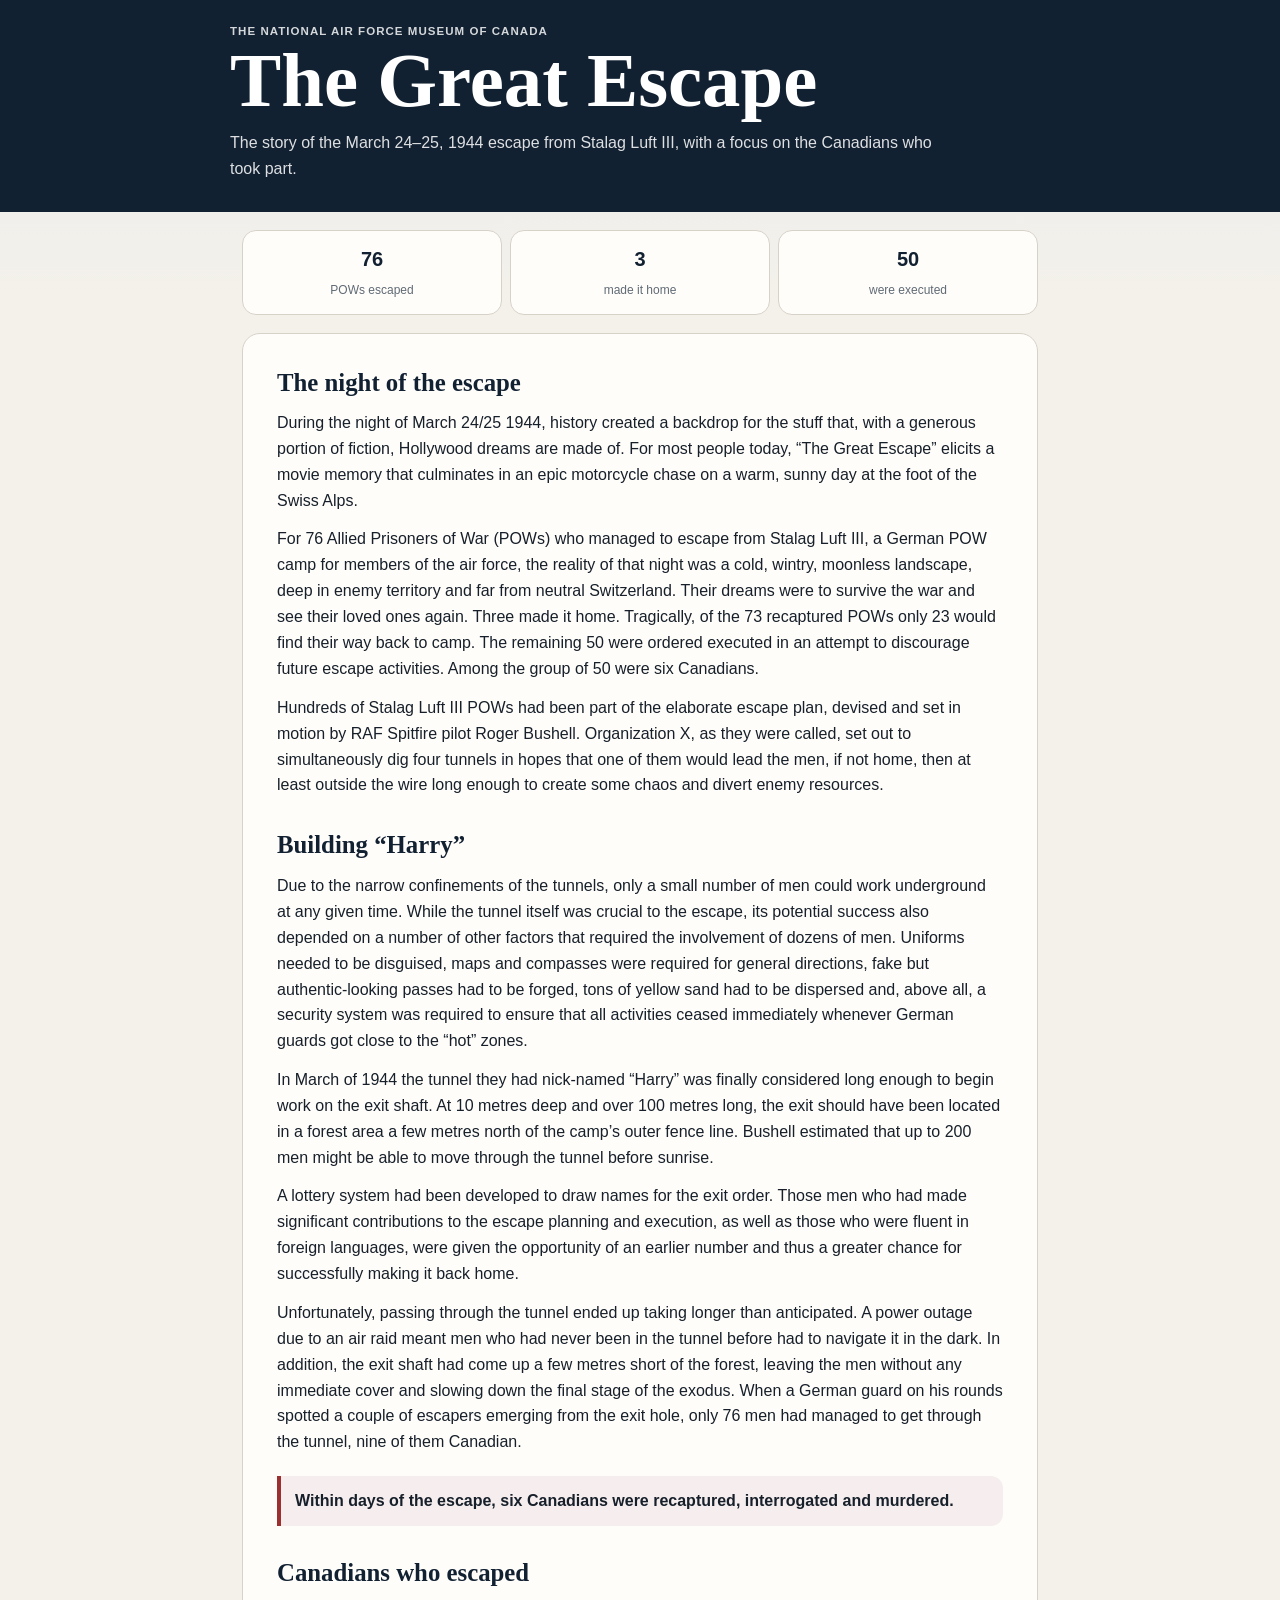
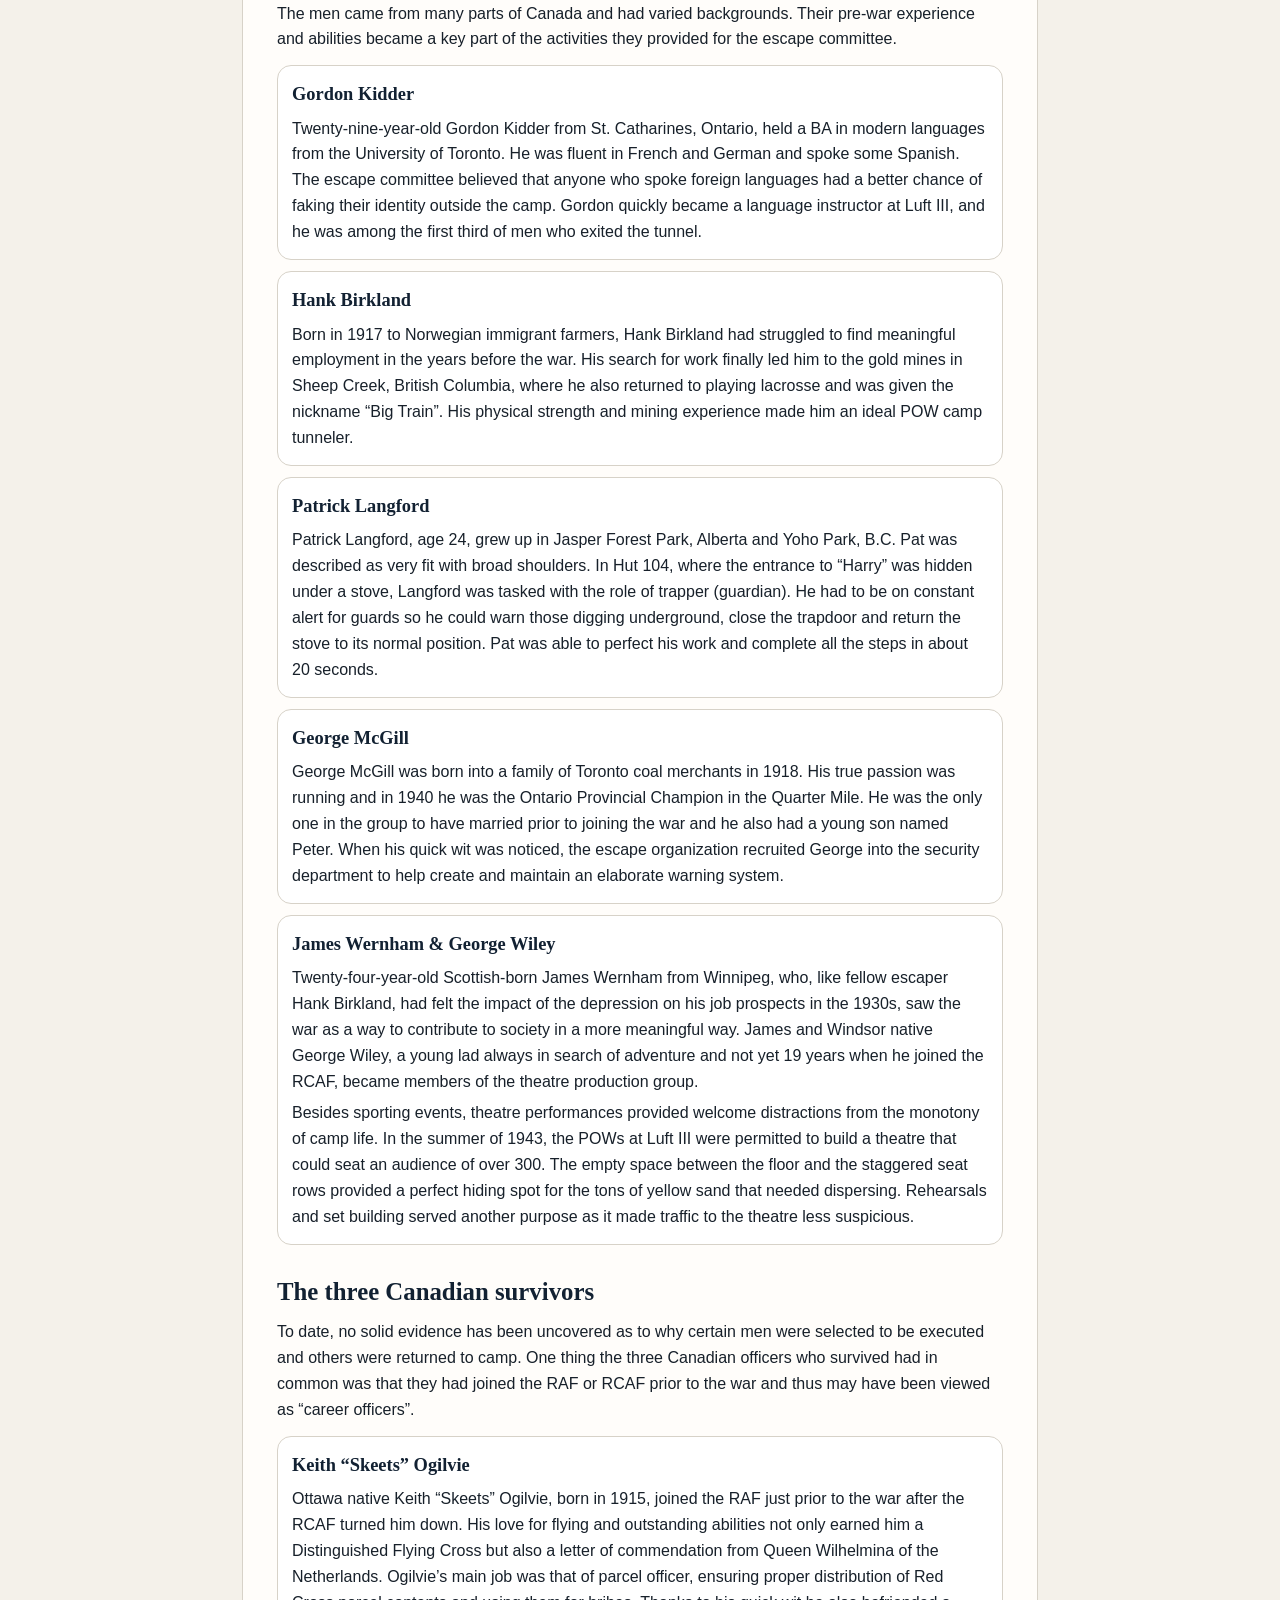
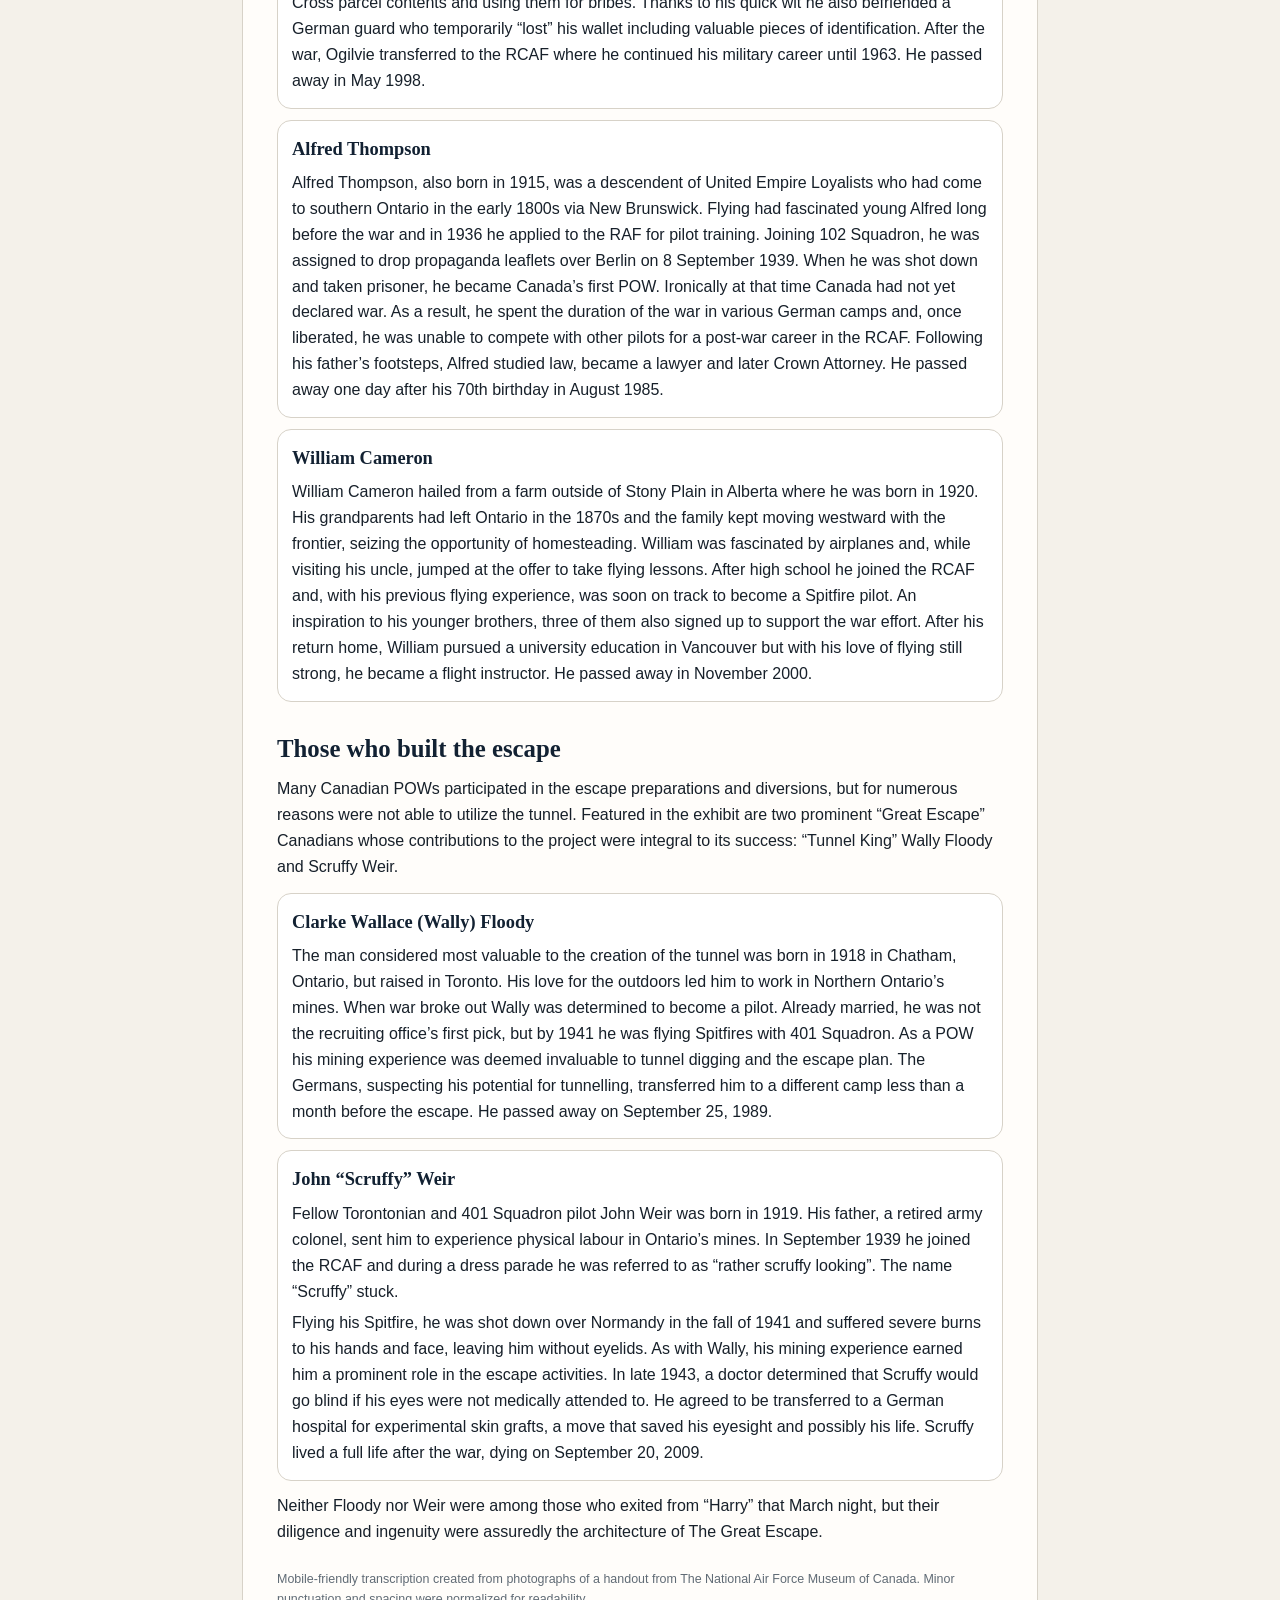
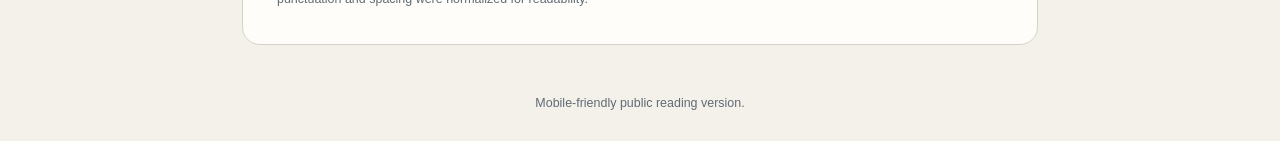
==== great-escape/index.html @ a5a3d88e "Add mobile-friendly Great Escape exhibit page" ====
<!doctype html>
<html lang="en">
<head>
<meta charset="utf-8">
<meta name="viewport" content="width=device-width,initial-scale=1,viewport-fit=cover">
<meta name="theme-color" content="#122132">
<title>The Great Escape — National Air Force Museum of Canada</title>
<style>
:root{--ink:#17202a;--muted:#606b75;--paper:#f4f1ea;--card:#fffdfa;--navy:#122132;--line:#d7d2c8;--accent:#9c2f2f}*{box-sizing:border-box}body{margin:0;background:linear-gradient(#e7ebef 0,#f4f1ea 300px);color:var(--ink);font-family:-apple-system,BlinkMacSystemFont,"Segoe UI",Roboto,Arial,sans-serif;line-height:1.62}header{background:var(--navy);color:#fff;padding:max(22px,env(safe-area-inset-top)) 18px 30px}.wrap{max-width:820px;margin:auto}.museum{text-transform:uppercase;letter-spacing:.09em;font-size:.72rem;font-weight:700;opacity:.82}h1,h2,h3{font-family:Georgia,"Times New Roman",serif}h1{font-size:clamp(2.4rem,10vw,4.8rem);line-height:.95;margin:.25rem 0 .8rem}header p{margin:0;max-width:44rem;opacity:.86}main{max-width:820px;margin:auto;padding:18px 12px 48px}.facts{display:grid;grid-template-columns:repeat(3,1fr);gap:8px;margin:0 0 18px}.fact{background:var(--card);border:1px solid var(--line);border-radius:14px;padding:12px 7px;text-align:center}.fact strong{display:block;color:var(--navy);font-size:1.25rem}.fact span{font-size:.75rem;color:var(--muted)}article{background:var(--card);border:1px solid var(--line);border-radius:18px;padding:clamp(17px,4vw,34px)}h2{color:var(--navy);font-size:1.55rem;margin:2rem 0 .7rem;line-height:1.2}h2:first-child{margin-top:0}p{margin:.8rem 0}.callout{border-left:4px solid var(--accent);background:#f6eeee;padding:12px 14px;border-radius:0 12px 12px 0;margin:1.3rem 0}.people{display:grid;gap:11px}.person{border:1px solid var(--line);background:#fff;border-radius:14px;padding:14px}.person h3{margin:0 0 .35rem;color:var(--navy);font-size:1.15rem}.person p{margin:.35rem 0 0}.note{display:block;color:var(--muted);font-size:.78rem;margin-top:24px}footer{max-width:820px;margin:auto;padding:0 14px calc(28px + env(safe-area-inset-bottom));text-align:center;color:var(--muted);font-size:.78rem}@media(prefers-color-scheme:dark){:root{--ink:#e8ebee;--muted:#aeb7c0;--paper:#11161c;--card:#182029;--navy:#0b1622;--line:#33404d}body{background:#11161c}.person{background:#141b22}.callout{background:#2b2022}}
</style>
</head>
<body>
<header><div class="wrap"><div class="museum">The National Air Force Museum of Canada</div><h1>The Great Escape</h1><p>The story of the March 24–25, 1944 escape from Stalag Luft III, with a focus on the Canadians who took part.</p></div></header>
<main>
<section class="facts" aria-label="Key facts"><div class="fact"><strong>76</strong><span>POWs escaped</span></div><div class="fact"><strong>3</strong><span>made it home</span></div><div class="fact"><strong>50</strong><span>were executed</span></div></section>
<article>
<h2>The night of the escape</h2>
<p>During the night of March 24/25 1944, history created a backdrop for the stuff that, with a generous portion of fiction, Hollywood dreams are made of. For most people today, “The Great Escape” elicits a movie memory that culminates in an epic motorcycle chase on a warm, sunny day at the foot of the Swiss Alps.</p>
<p>For 76 Allied Prisoners of War (POWs) who managed to escape from Stalag Luft III, a German POW camp for members of the air force, the reality of that night was a cold, wintry, moonless landscape, deep in enemy territory and far from neutral Switzerland. Their dreams were to survive the war and see their loved ones again. Three made it home. Tragically, of the 73 recaptured POWs only 23 would find their way back to camp. The remaining 50 were ordered executed in an attempt to discourage future escape activities. Among the group of 50 were six Canadians.</p>
<p>Hundreds of Stalag Luft III POWs had been part of the elaborate escape plan, devised and set in motion by RAF Spitfire pilot Roger Bushell. Organization X, as they were called, set out to simultaneously dig four tunnels in hopes that one of them would lead the men, if not home, then at least outside the wire long enough to create some chaos and divert enemy resources.</p>
<h2>Building “Harry”</h2>
<p>Due to the narrow confinements of the tunnels, only a small number of men could work underground at any given time. While the tunnel itself was crucial to the escape, its potential success also depended on a number of other factors that required the involvement of dozens of men. Uniforms needed to be disguised, maps and compasses were required for general directions, fake but authentic-looking passes had to be forged, tons of yellow sand had to be dispersed and, above all, a security system was required to ensure that all activities ceased immediately whenever German guards got close to the “hot” zones.</p>
<p>In March of 1944 the tunnel they had nick-named “Harry” was finally considered long enough to begin work on the exit shaft. At 10 metres deep and over 100 metres long, the exit should have been located in a forest area a few metres north of the camp’s outer fence line. Bushell estimated that up to 200 men might be able to move through the tunnel before sunrise.</p>
<p>A lottery system had been developed to draw names for the exit order. Those men who had made significant contributions to the escape planning and execution, as well as those who were fluent in foreign languages, were given the opportunity of an earlier number and thus a greater chance for successfully making it back home.</p>
<p>Unfortunately, passing through the tunnel ended up taking longer than anticipated. A power outage due to an air raid meant men who had never been in the tunnel before had to navigate it in the dark. In addition, the exit shaft had come up a few metres short of the forest, leaving the men without any immediate cover and slowing down the final stage of the exodus. When a German guard on his rounds spotted a couple of escapers emerging from the exit hole, only 76 men had managed to get through the tunnel, nine of them Canadian.</p>
<div class="callout"><strong>Within days of the escape, six Canadians were recaptured, interrogated and murdered.</strong></div>
<h2>Canadians who escaped</h2>
<p>The men came from many parts of Canada and had varied backgrounds. Their pre-war experience and abilities became a key part of the activities they provided for the escape committee.</p>
<div class="people">
<section class="person"><h3>Gordon Kidder</h3><p>Twenty-nine-year-old Gordon Kidder from St. Catharines, Ontario, held a BA in modern languages from the University of Toronto. He was fluent in French and German and spoke some Spanish. The escape committee believed that anyone who spoke foreign languages had a better chance of faking their identity outside the camp. Gordon quickly became a language instructor at Luft III, and he was among the first third of men who exited the tunnel.</p></section>
<section class="person"><h3>Hank Birkland</h3><p>Born in 1917 to Norwegian immigrant farmers, Hank Birkland had struggled to find meaningful employment in the years before the war. His search for work finally led him to the gold mines in Sheep Creek, British Columbia, where he also returned to playing lacrosse and was given the nickname “Big Train”. His physical strength and mining experience made him an ideal POW camp tunneler.</p></section>
<section class="person"><h3>Patrick Langford</h3><p>Patrick Langford, age 24, grew up in Jasper Forest Park, Alberta and Yoho Park, B.C. Pat was described as very fit with broad shoulders. In Hut 104, where the entrance to “Harry” was hidden under a stove, Langford was tasked with the role of trapper (guardian). He had to be on constant alert for guards so he could warn those digging underground, close the trapdoor and return the stove to its normal position. Pat was able to perfect his work and complete all the steps in about 20 seconds.</p></section>
<section class="person"><h3>George McGill</h3><p>George McGill was born into a family of Toronto coal merchants in 1918. His true passion was running and in 1940 he was the Ontario Provincial Champion in the Quarter Mile. He was the only one in the group to have married prior to joining the war and he also had a young son named Peter. When his quick wit was noticed, the escape organization recruited George into the security department to help create and maintain an elaborate warning system.</p></section>
<section class="person"><h3>James Wernham &amp; George Wiley</h3><p>Twenty-four-year-old Scottish-born James Wernham from Winnipeg, who, like fellow escaper Hank Birkland, had felt the impact of the depression on his job prospects in the 1930s, saw the war as a way to contribute to society in a more meaningful way. James and Windsor native George Wiley, a young lad always in search of adventure and not yet 19 years when he joined the RCAF, became members of the theatre production group.</p><p>Besides sporting events, theatre performances provided welcome distractions from the monotony of camp life. In the summer of 1943, the POWs at Luft III were permitted to build a theatre that could seat an audience of over 300. The empty space between the floor and the staggered seat rows provided a perfect hiding spot for the tons of yellow sand that needed dispersing. Rehearsals and set building served another purpose as it made traffic to the theatre less suspicious.</p></section>
</div>
<h2>The three Canadian survivors</h2>
<p>To date, no solid evidence has been uncovered as to why certain men were selected to be executed and others were returned to camp. One thing the three Canadian officers who survived had in common was that they had joined the RAF or RCAF prior to the war and thus may have been viewed as “career officers”.</p>
<div class="people">
<section class="person"><h3>Keith “Skeets” Ogilvie</h3><p>Ottawa native Keith “Skeets” Ogilvie, born in 1915, joined the RAF just prior to the war after the RCAF turned him down. His love for flying and outstanding abilities not only earned him a Distinguished Flying Cross but also a letter of commendation from Queen Wilhelmina of the Netherlands. Ogilvie’s main job was that of parcel officer, ensuring proper distribution of Red Cross parcel contents and using them for bribes. Thanks to his quick wit he also befriended a German guard who temporarily “lost” his wallet including valuable pieces of identification. After the war, Ogilvie transferred to the RCAF where he continued his military career until 1963. He passed away in May 1998.</p></section>
<section class="person"><h3>Alfred Thompson</h3><p>Alfred Thompson, also born in 1915, was a descendent of United Empire Loyalists who had come to southern Ontario in the early 1800s via New Brunswick. Flying had fascinated young Alfred long before the war and in 1936 he applied to the RAF for pilot training. Joining 102 Squadron, he was assigned to drop propaganda leaflets over Berlin on 8 September 1939. When he was shot down and taken prisoner, he became Canada’s first POW. Ironically at that time Canada had not yet declared war. As a result, he spent the duration of the war in various German camps and, once liberated, he was unable to compete with other pilots for a post-war career in the RCAF. Following his father’s footsteps, Alfred studied law, became a lawyer and later Crown Attorney. He passed away one day after his 70th birthday in August 1985.</p></section>
<section class="person"><h3>William Cameron</h3><p>William Cameron hailed from a farm outside of Stony Plain in Alberta where he was born in 1920. His grandparents had left Ontario in the 1870s and the family kept moving westward with the frontier, seizing the opportunity of homesteading. William was fascinated by airplanes and, while visiting his uncle, jumped at the offer to take flying lessons. After high school he joined the RCAF and, with his previous flying experience, was soon on track to become a Spitfire pilot. An inspiration to his younger brothers, three of them also signed up to support the war effort. After his return home, William pursued a university education in Vancouver but with his love of flying still strong, he became a flight instructor. He passed away in November 2000.</p></section>
</div>
<h2>Those who built the escape</h2>
<p>Many Canadian POWs participated in the escape preparations and diversions, but for numerous reasons were not able to utilize the tunnel. Featured in the exhibit are two prominent “Great Escape” Canadians whose contributions to the project were integral to its success: “Tunnel King” Wally Floody and Scruffy Weir.</p>
<div class="people">
<section class="person"><h3>Clarke Wallace (Wally) Floody</h3><p>The man considered most valuable to the creation of the tunnel was born in 1918 in Chatham, Ontario, but raised in Toronto. His love for the outdoors led him to work in Northern Ontario’s mines. When war broke out Wally was determined to become a pilot. Already married, he was not the recruiting office’s first pick, but by 1941 he was flying Spitfires with 401 Squadron. As a POW his mining experience was deemed invaluable to tunnel digging and the escape plan. The Germans, suspecting his potential for tunnelling, transferred him to a different camp less than a month before the escape. He passed away on September 25, 1989.</p></section>
<section class="person"><h3>John “Scruffy” Weir</h3><p>Fellow Torontonian and 401 Squadron pilot John Weir was born in 1919. His father, a retired army colonel, sent him to experience physical labour in Ontario’s mines. In September 1939 he joined the RCAF and during a dress parade he was referred to as “rather scruffy looking”. The name “Scruffy” stuck.</p><p>Flying his Spitfire, he was shot down over Normandy in the fall of 1941 and suffered severe burns to his hands and face, leaving him without eyelids. As with Wally, his mining experience earned him a prominent role in the escape activities. In late 1943, a doctor determined that Scruffy would go blind if his eyes were not medically attended to. He agreed to be transferred to a German hospital for experimental skin grafts, a move that saved his eyesight and possibly his life. Scruffy lived a full life after the war, dying on September 20, 2009.</p></section>
</div>
<p>Neither Floody nor Weir were among those who exited from “Harry” that March night, but their diligence and ingenuity were assuredly the architecture of The Great Escape.</p>
<small class="note">Mobile-friendly transcription created from photographs of a handout from The National Air Force Museum of Canada. Minor punctuation and spacing were normalized for readability.</small>
</article>
</main>
<footer>Mobile-friendly public reading version.</footer>
</body>
</html>
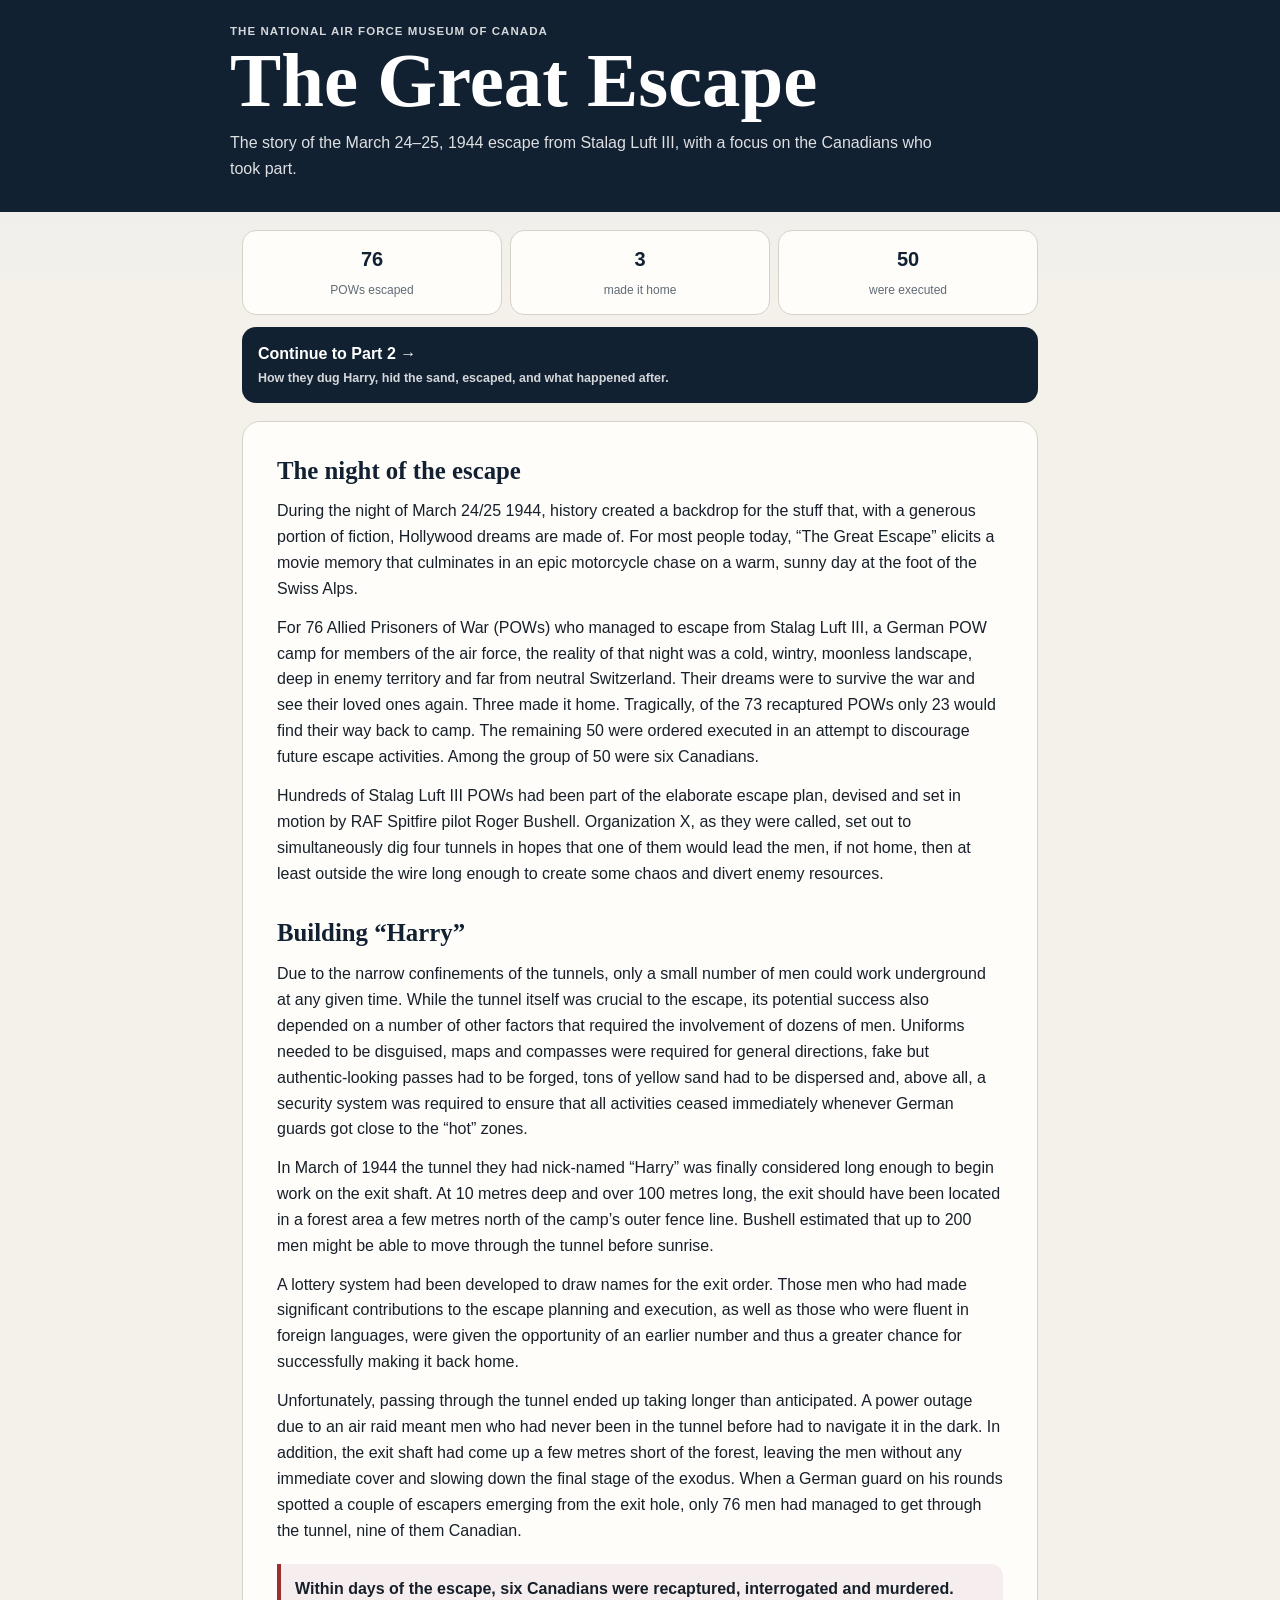
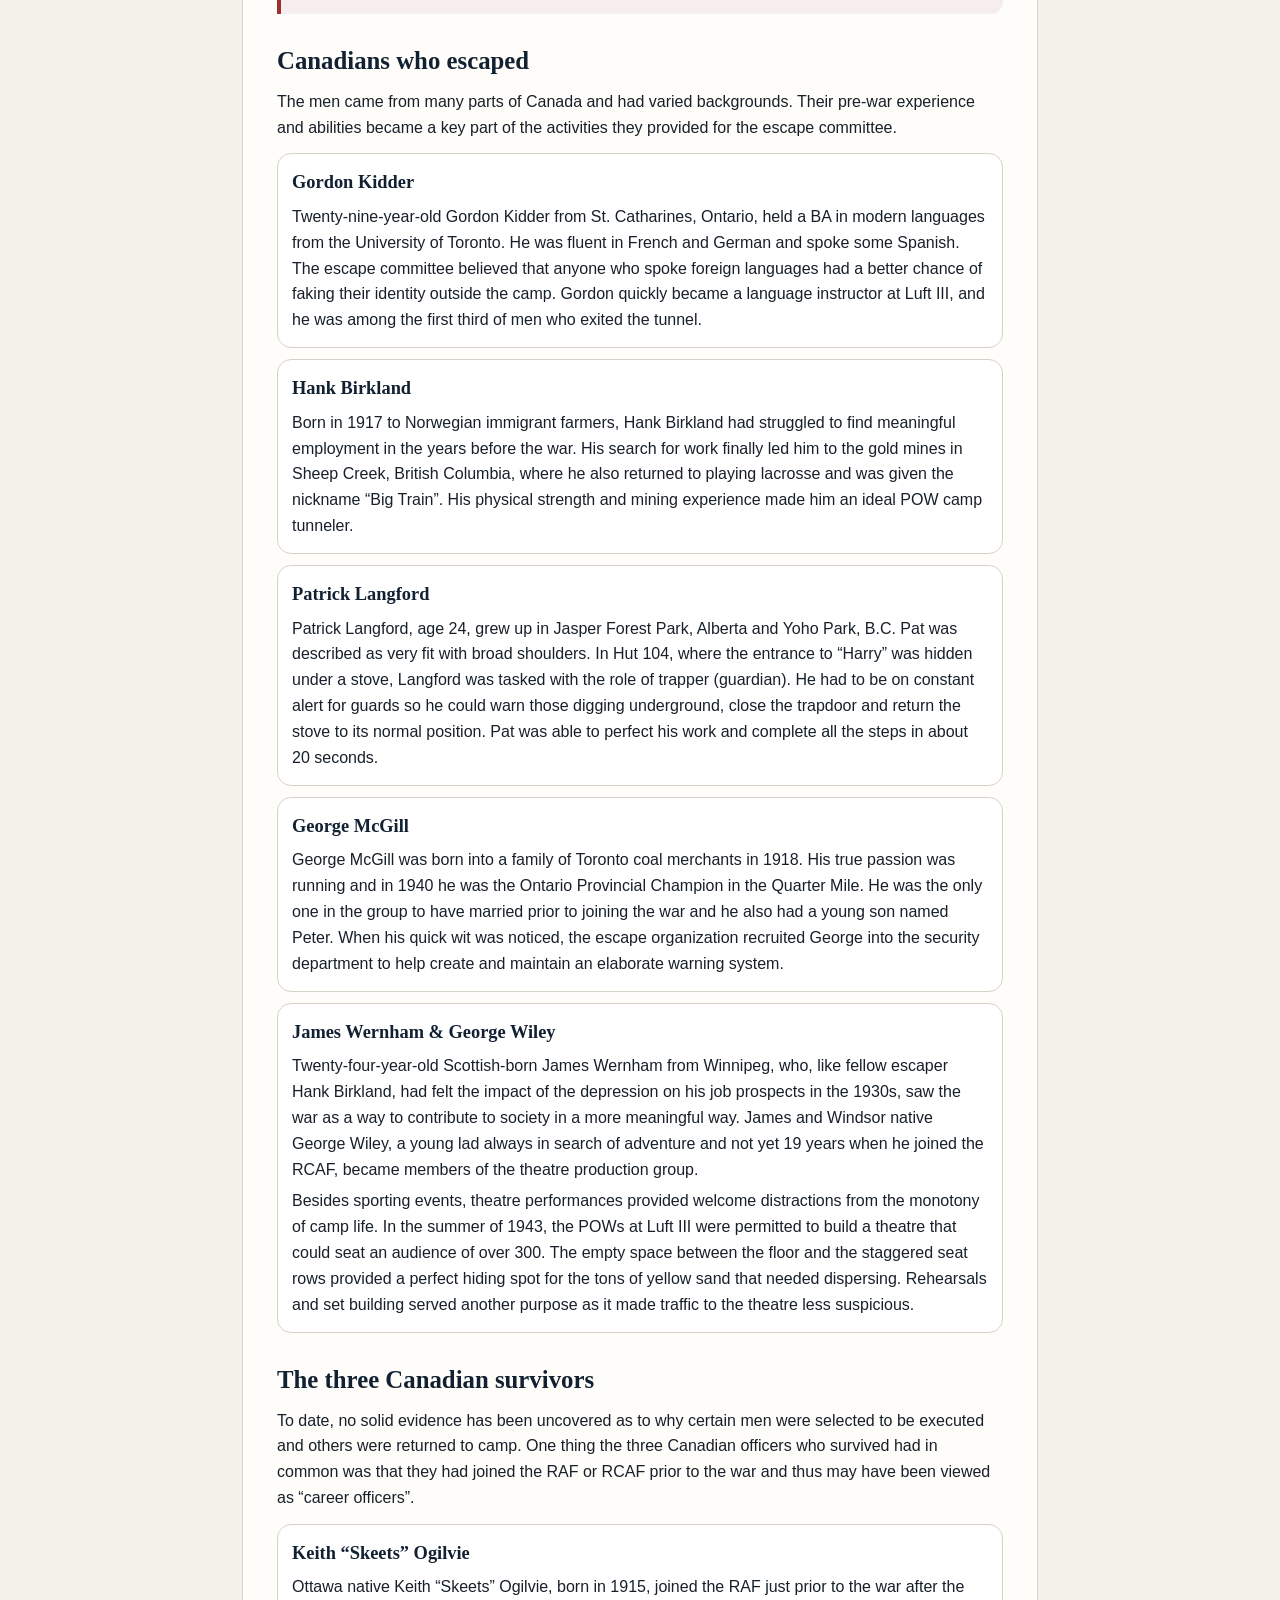
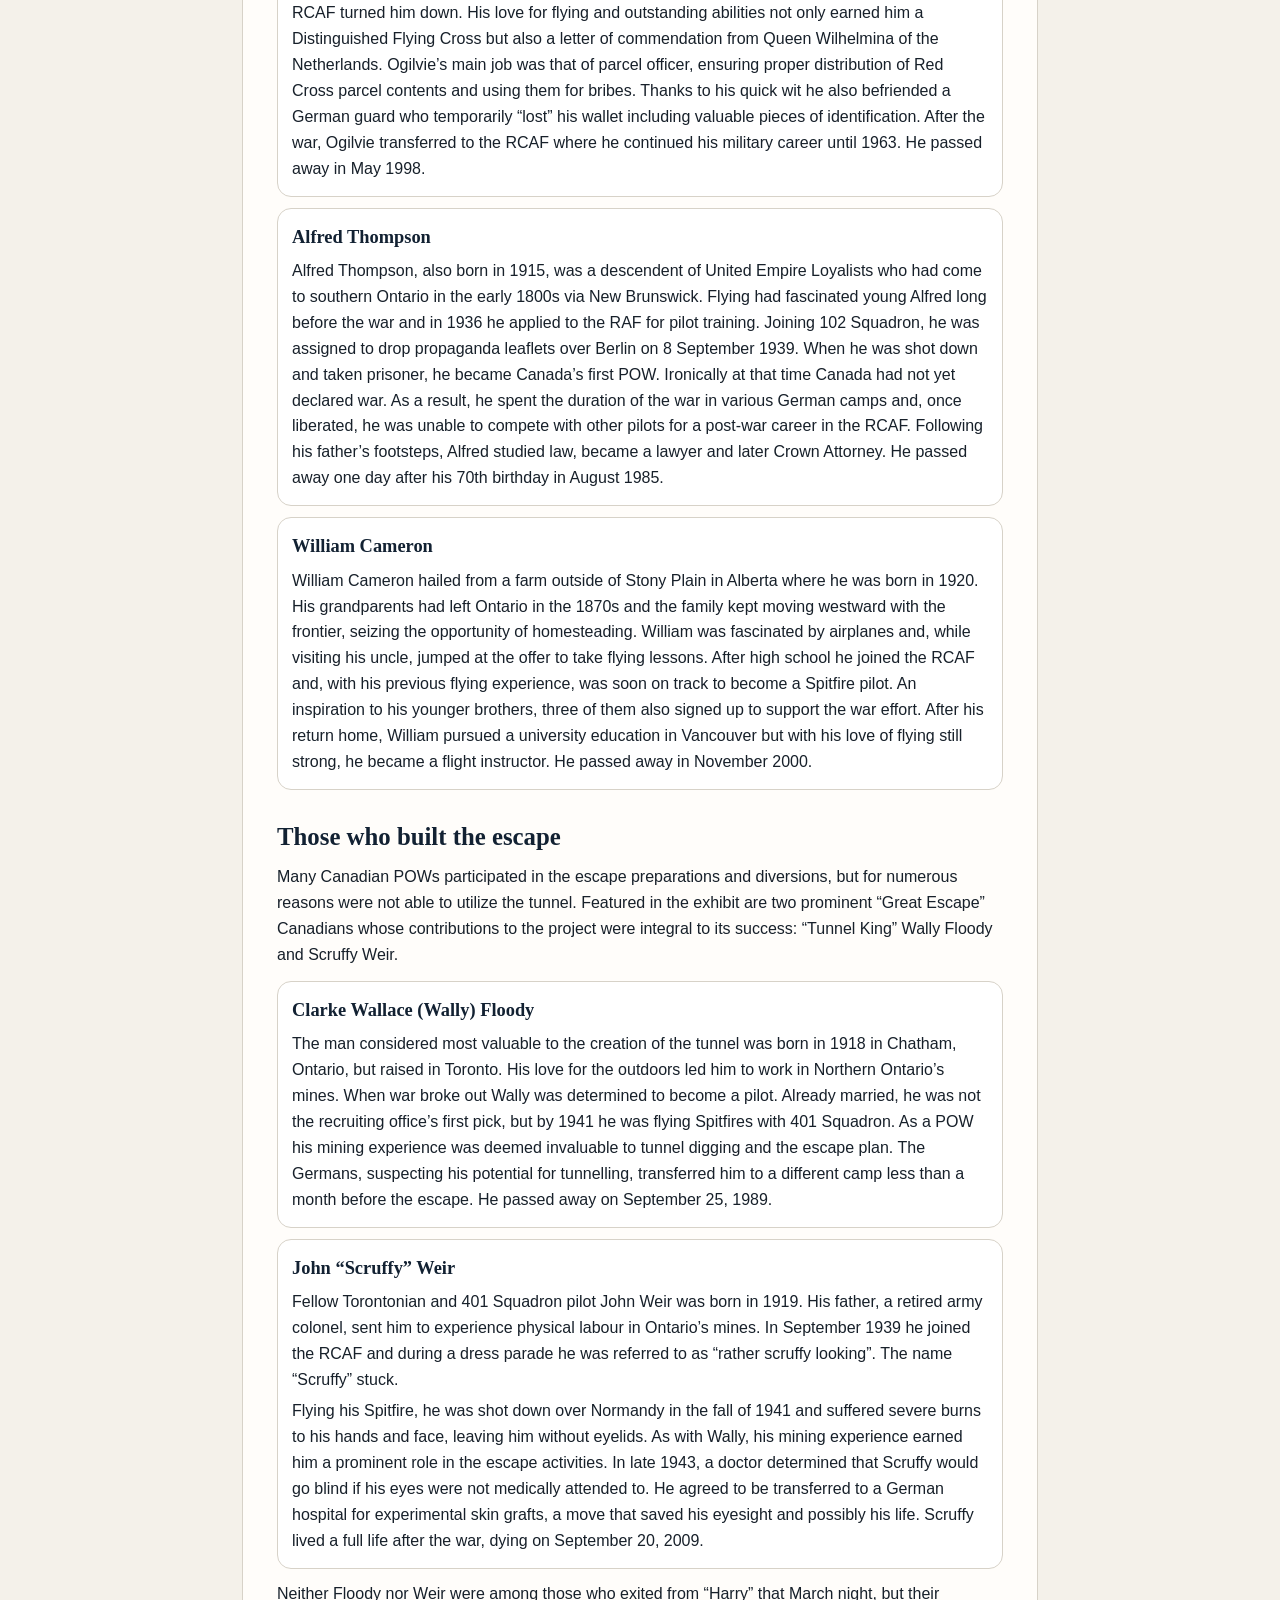
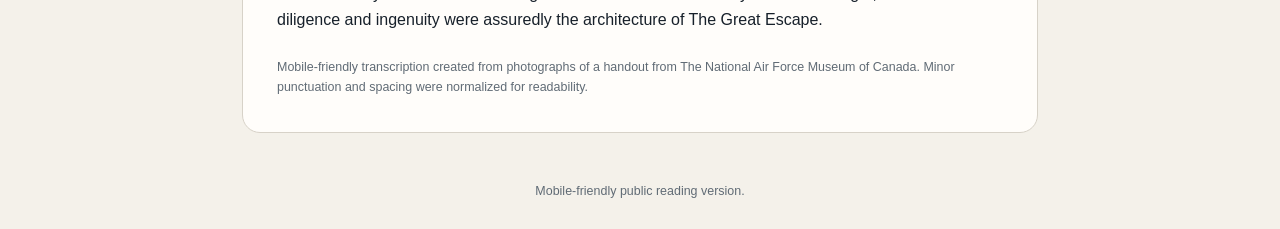
==== commit 739a0883: "Link Part 1 to Part 2 companion page" ====
--- a/great-escape/index.html
+++ b/great-escape/index.html
@@ -6,13 +6,18 @@
 <meta name="theme-color" content="#122132">
 <title>The Great Escape — National Air Force Museum of Canada</title>
 <style>
-:root{--ink:#17202a;--muted:#606b75;--paper:#f4f1ea;--card:#fffdfa;--navy:#122132;--line:#d7d2c8;--accent:#9c2f2f}*{box-sizing:border-box}body{margin:0;background:linear-gradient(#e7ebef 0,#f4f1ea 300px);color:var(--ink);font-family:-apple-system,BlinkMacSystemFont,"Segoe UI",Roboto,Arial,sans-serif;line-height:1.62}header{background:var(--navy);color:#fff;padding:max(22px,env(safe-area-inset-top)) 18px 30px}.wrap{max-width:820px;margin:auto}.museum{text-transform:uppercase;letter-spacing:.09em;font-size:.72rem;font-weight:700;opacity:.82}h1,h2,h3{font-family:Georgia,"Times New Roman",serif}h1{font-size:clamp(2.4rem,10vw,4.8rem);line-height:.95;margin:.25rem 0 .8rem}header p{margin:0;max-width:44rem;opacity:.86}main{max-width:820px;margin:auto;padding:18px 12px 48px}.facts{display:grid;grid-template-columns:repeat(3,1fr);gap:8px;margin:0 0 18px}.fact{background:var(--card);border:1px solid var(--line);border-radius:14px;padding:12px 7px;text-align:center}.fact strong{display:block;color:var(--navy);font-size:1.25rem}.fact span{font-size:.75rem;color:var(--muted)}article{background:var(--card);border:1px solid var(--line);border-radius:18px;padding:clamp(17px,4vw,34px)}h2{color:var(--navy);font-size:1.55rem;margin:2rem 0 .7rem;line-height:1.2}h2:first-child{margin-top:0}p{margin:.8rem 0}.callout{border-left:4px solid var(--accent);background:#f6eeee;padding:12px 14px;border-radius:0 12px 12px 0;margin:1.3rem 0}.people{display:grid;gap:11px}.person{border:1px solid var(--line);background:#fff;border-radius:14px;padding:14px}.person h3{margin:0 0 .35rem;color:var(--navy);font-size:1.15rem}.person p{margin:.35rem 0 0}.note{display:block;color:var(--muted);font-size:.78rem;margin-top:24px}footer{max-width:820px;margin:auto;padding:0 14px calc(28px + env(safe-area-inset-bottom));text-align:center;color:var(--muted);font-size:.78rem}@media(prefers-color-scheme:dark){:root{--ink:#e8ebee;--muted:#aeb7c0;--paper:#11161c;--card:#182029;--navy:#0b1622;--line:#33404d}body{background:#11161c}.person{background:#141b22}.callout{background:#2b2022}}
+:root{--ink:#17202a;--muted:#606b75;--paper:#f4f1ea;--card:#fffdfa;--navy:#122132;--line:#d7d2c8;--accent:#9c2f2f}*{box-sizing:border-box}body{margin:0;background:linear-gradient(#e7ebef 0,#f4f1ea 300px);color:var(--ink);font-family:-apple-system,BlinkMacSystemFont,"Segoe UI",Roboto,Arial,sans-serif;line-height:1.62}header{background:var(--navy);color:#fff;padding:max(22px,env(safe-area-inset-top)) 18px 30px}.wrap{max-width:820px;margin:auto}.museum{text-transform:uppercase;letter-spacing:.09em;font-size:.72rem;font-weight:700;opacity:.82}h1,h2,h3{font-family:Georgia,"Times New Roman",serif}h1{font-size:clamp(2.4rem,10vw,4.8rem);line-height:.95;margin:.25rem 0 .8rem}header p{margin:0;max-width:44rem;opacity:.86}main{max-width:820px;margin:auto;padding:18px 12px 48px}.facts{display:grid;grid-template-columns:repeat(3,1fr);gap:8px;margin:0 0 12px}.fact{background:var(--card);border:1px solid var(--line);border-radius:14px;padding:12px 7px;text-align:center}.fact strong{display:block;color:var(--navy);font-size:1.25rem}.fact span{font-size:.75rem;color:var(--muted)}.part2{display:block;margin:0 0 18px;text-decoration:none;background:var(--navy);color:#fff;border-radius:14px;padding:14px 16px;font-weight:800}.part2 span{display:block;font-size:.78rem;font-weight:600;opacity:.82;margin-top:2px}article{background:var(--card);border:1px solid var(--line);border-radius:18px;padding:clamp(17px,4vw,34px)}h2{color:var(--navy);font-size:1.55rem;margin:2rem 0 .7rem;line-height:1.2}h2:first-child{margin-top:0}p{margin:.8rem 0}.callout{border-left:4px solid var(--accent);background:#f6eeee;padding:12px 14px;border-radius:0 12px 12px 0;margin:1.3rem 0}.people{display:grid;gap:11px}.person{border:1px solid var(--line);background:#fff;border-radius:14px;padding:14px}.person h3{margin:0 0 .35rem;color:var(--navy);font-size:1.15rem}.person p{margin:.35rem 0 0}.note{display:block;color:var(--muted);font-size:.78rem;margin-top:24px}footer{max-width:820px;margin:auto;padding:0 14px calc(28px + env(safe-area-inset-bottom));text-align:center;color:var(--muted);font-size:.78rem}
+@media(prefers-color-scheme:dark){
+  :root{--ink:#f2f5f7;--muted:#c4cbd2;--paper:#0f1419;--card:#182029;--navy:#d7e6f4;--line:#3b4855;--accent:#e17373}
+  body{background:#0f1419;color:var(--ink)}header{background:#0b1622;color:#fff}article,.fact{background:#182029;color:var(--ink)}.person{background:#141b22;color:var(--ink)}p,.person p,article,.callout,strong{color:var(--ink)}h2,.person h3,.fact strong{color:#d7e6f4}.fact span,.note,footer{color:var(--muted)}.callout{background:#2b2022;border-left-color:var(--accent)}.part2{background:#d7e6f4;color:#0b1622}.part2 span{color:#26394a}
+}
 </style>
 </head>
 <body>
 <header><div class="wrap"><div class="museum">The National Air Force Museum of Canada</div><h1>The Great Escape</h1><p>The story of the March 24–25, 1944 escape from Stalag Luft III, with a focus on the Canadians who took part.</p></div></header>
 <main>
 <section class="facts" aria-label="Key facts"><div class="fact"><strong>76</strong><span>POWs escaped</span></div><div class="fact"><strong>3</strong><span>made it home</span></div><div class="fact"><strong>50</strong><span>were executed</span></div></section>
+<a class="part2" href="part2.html">Continue to Part 2 →<span>How they dug Harry, hid the sand, escaped, and what happened after.</span></a>
 <article>
 <h2>The night of the escape</h2>
 <p>During the night of March 24/25 1944, history created a backdrop for the stuff that, with a generous portion of fiction, Hollywood dreams are made of. For most people today, “The Great Escape” elicits a movie memory that culminates in an epic motorcycle chase on a warm, sunny day at the foot of the Swiss Alps.</p>
